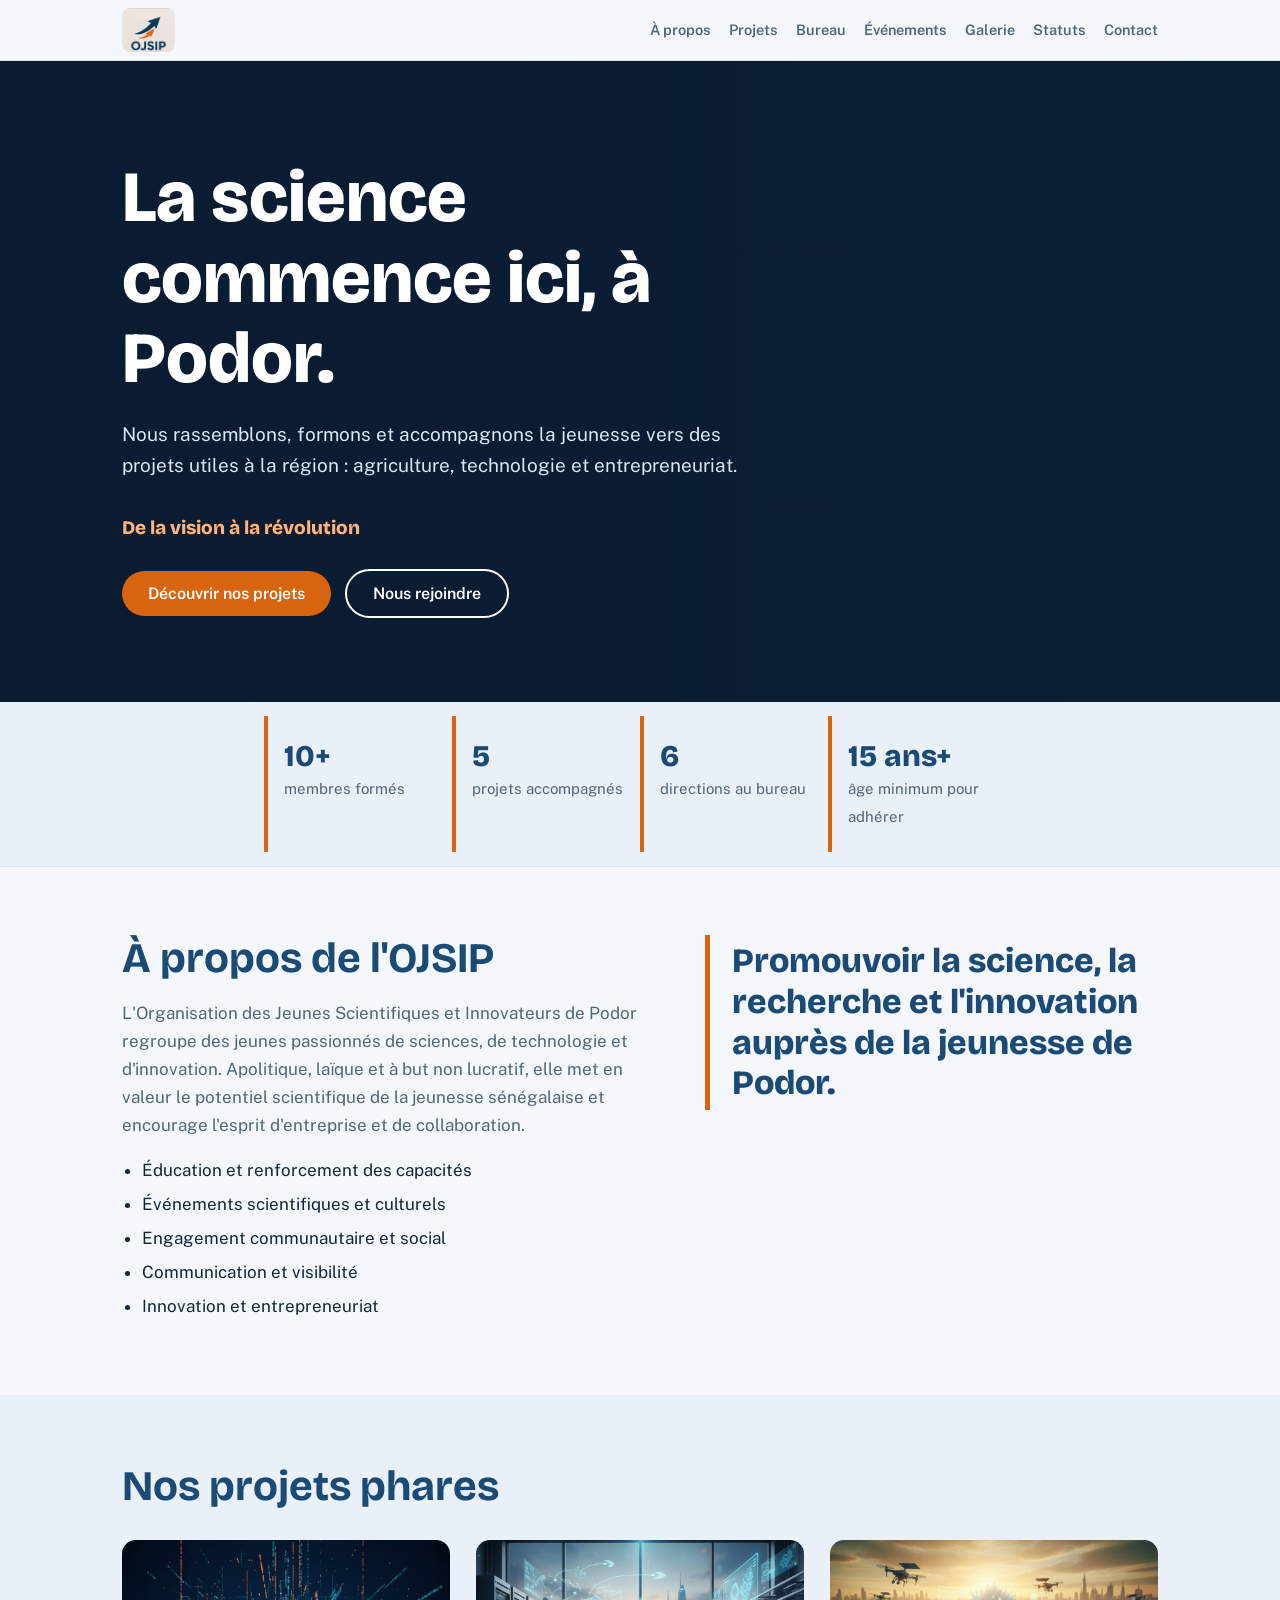
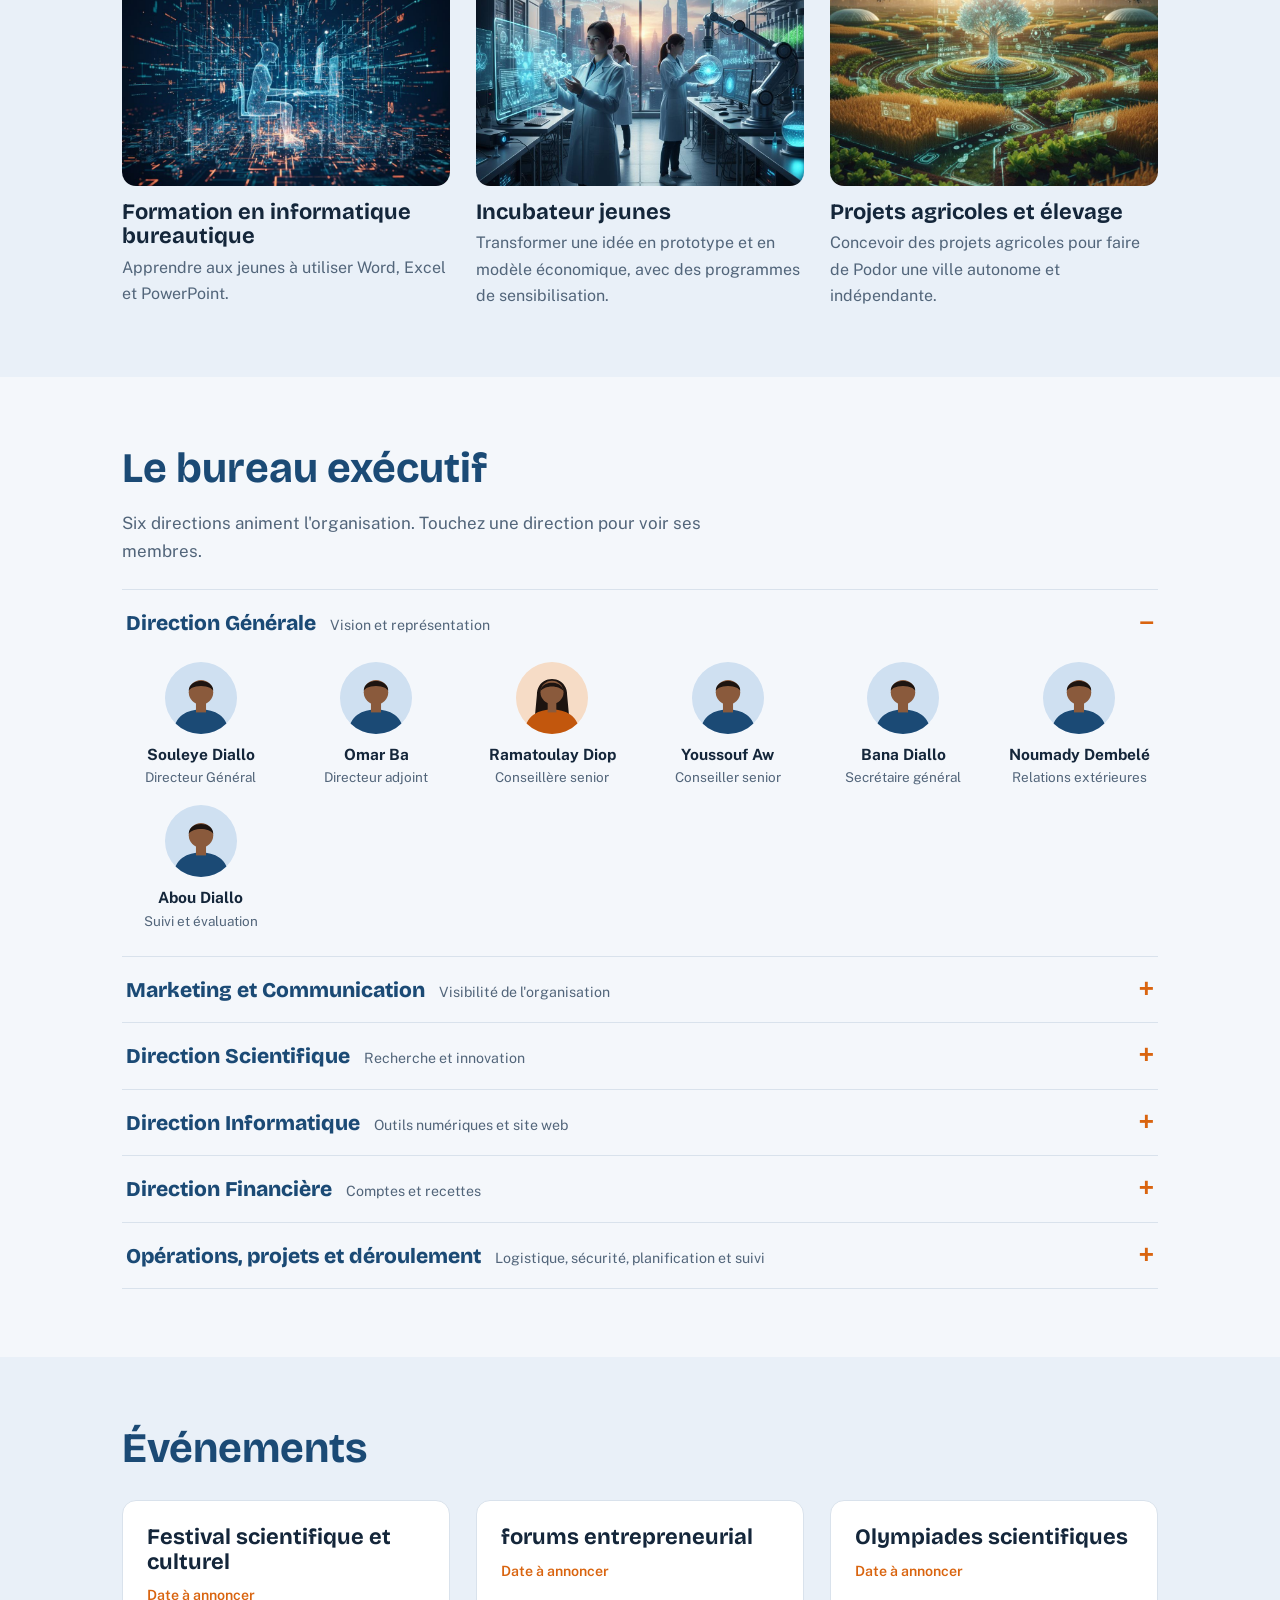
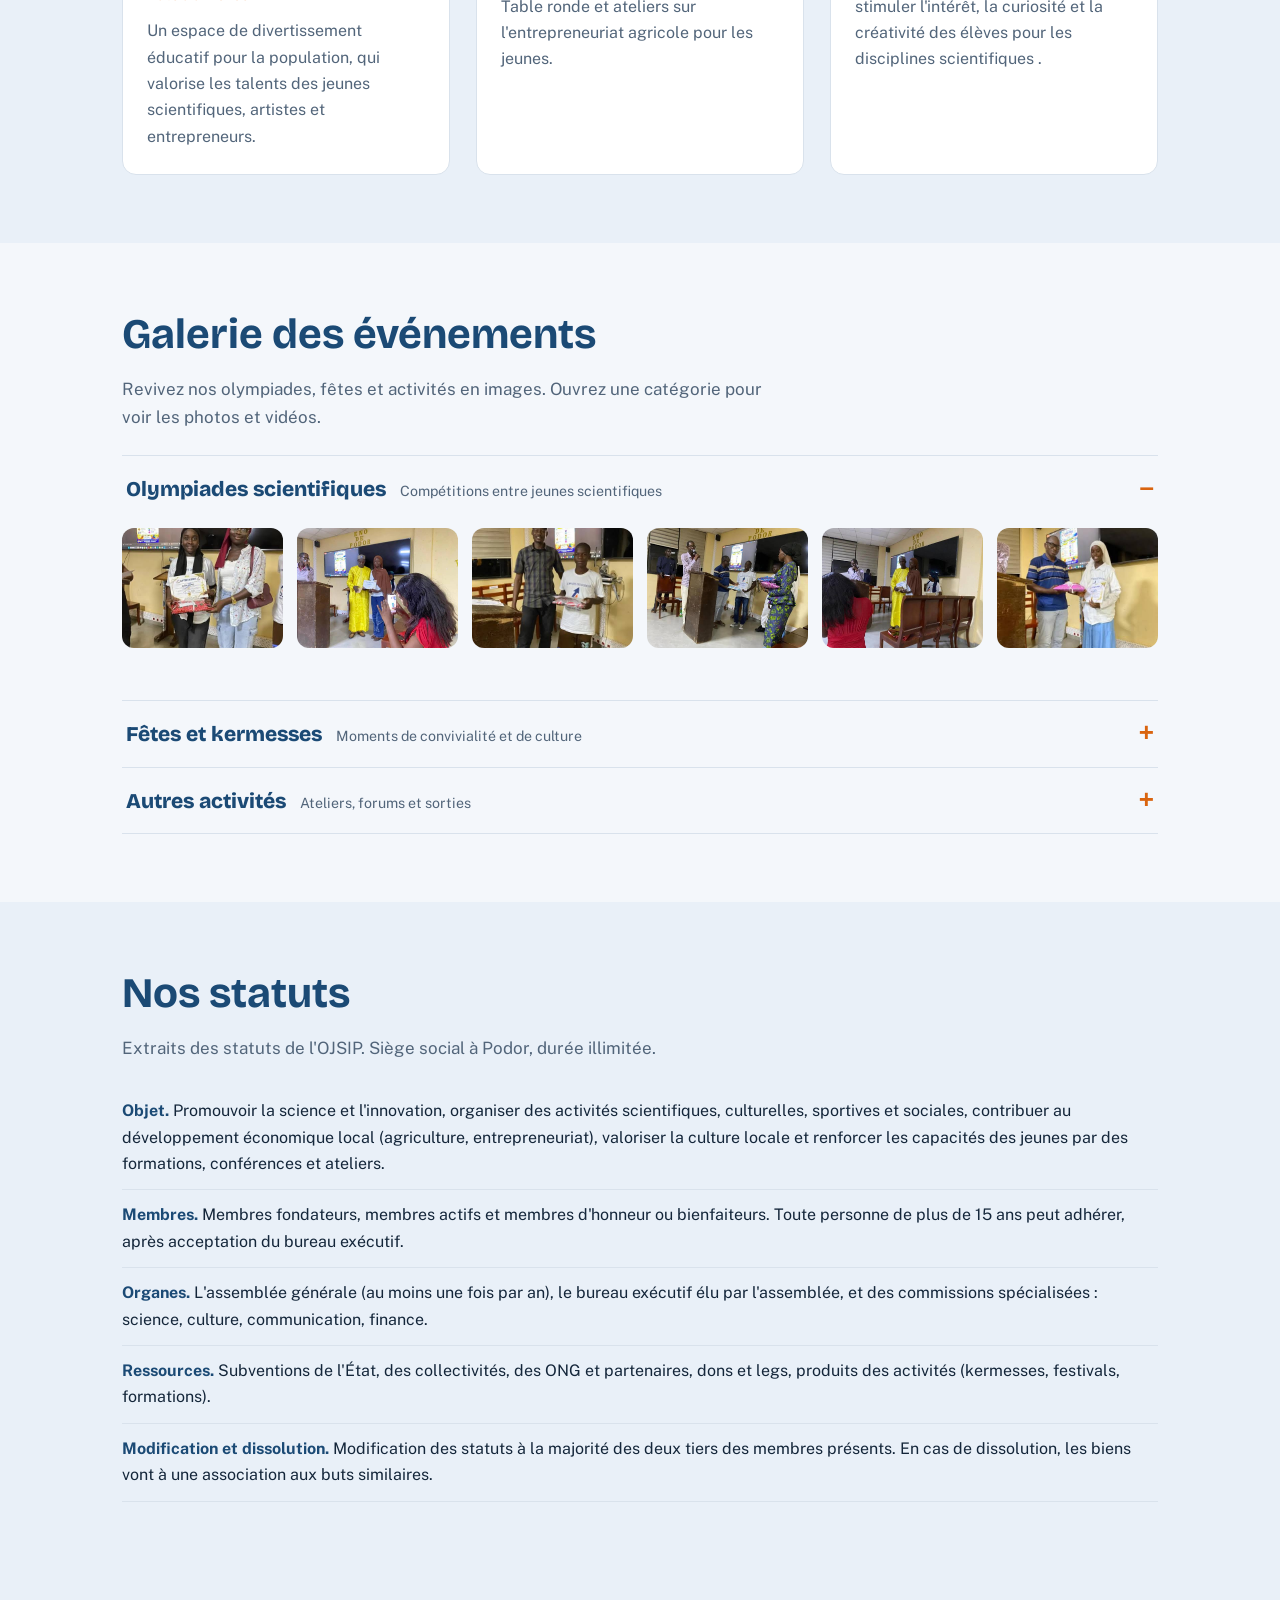
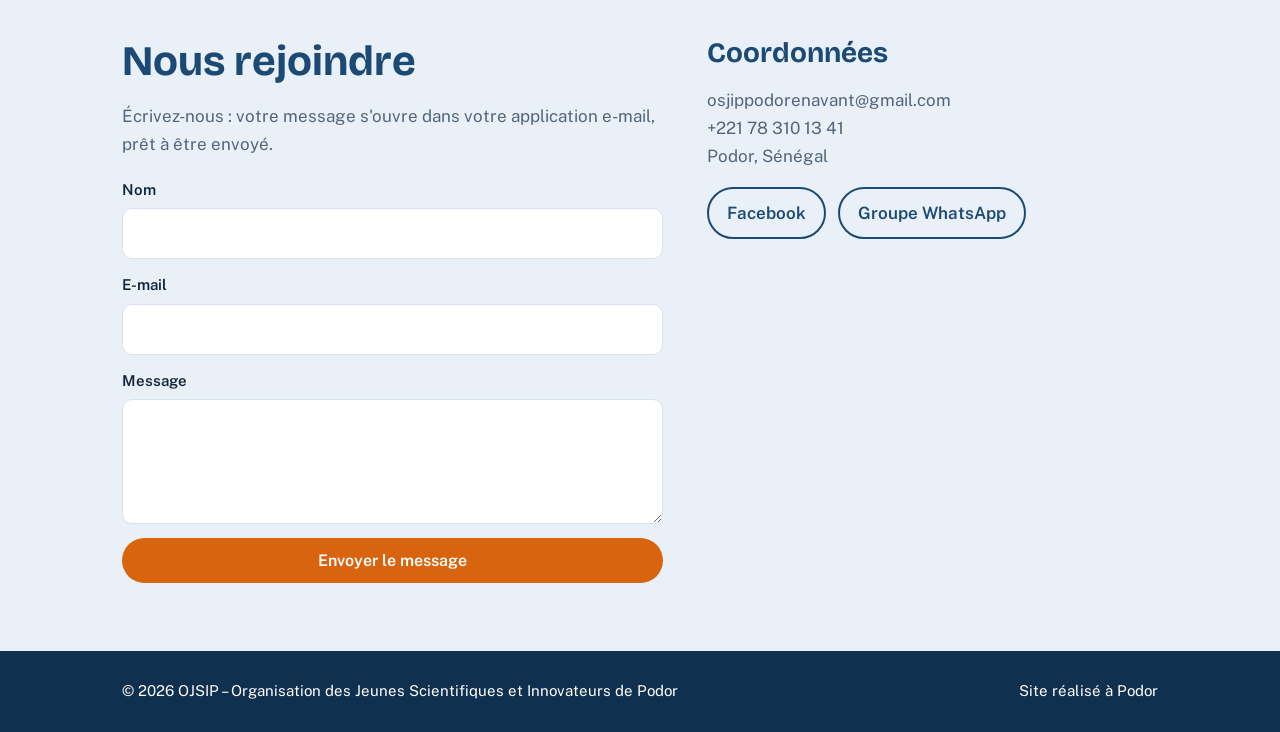
==== index.html @ 2793f05c "awdev04" ====
<!DOCTYPE html>
<html lang="fr">
 <head>
  <meta charset="utf-8"/>
  <meta content="width=device-width, initial-scale=1, viewport-fit=cover" name="viewport"/>
  <title>
   OJSIP – Organisation des Jeunes Scientifiques et Innovateurs de Podor
  </title>
  <link href="https://fonts.googleapis.com/css2?family=Bricolage+Grotesque:wght@500;800&amp;display=swap"
        rel="stylesheet"/>
  <link href="https://fonts.googleapis.com/css2?family=Public+Sans:wght@400;600&amp;display=swap"
        rel="stylesheet"/>
  <link href="css/styles.css" rel="stylesheet"/>
 </head>
 <body>
  <!-- ===== MENU ===== -->
  <header class="top">
   <div class="w">
    <a aria-label="Accueil OJSIP" href="#top">
     <img alt="Logo OJSIP" class="logo" src="images/logo.jpg"/>
    </a>
    <nav>
     <a href="#about">À propos</a>
     <a href="#projets">Projets</a>
     <a href="#bureau">Bureau</a>
     <a href="#events">Événements</a>
     <a href="#galerie">Galerie</a>
     <a href="#statuts">Statuts</a>
     <a href="#contact">Contact</a>
    </nav>
   </div>
  </header>
  <!-- ===== ACCUEIL ===== -->
  <div class="hero" id="top">
   <div class="w">
    <h1>La science commence ici, à Podor.</h1>
    <p>
     Nous rassemblons, formons et accompagnons la jeunesse vers des projets utiles à la
     région : agriculture, technologie et entrepreneuriat.
    </p>
    <div class="motto">De la vision à la révolution</div>
    <a class="btn" href="#projets">Découvrir nos projets</a>
    <a class="btn alt" href="#contact">Nous rejoindre</a>
   </div>
  </div>
  <div class="stats">
   <div class="w">
    <div class="st"><b>10+</b><span>membres formés</span></div>
    <div class="st"><b>5</b><span>projets accompagnés</span></div>
    <div class="st"><b>6</b><span>directions au bureau</span></div>
    <div class="st"><b>15 ans+</b><span>âge minimum pour adhérer</span></div>
   </div>
  </div>
  <!-- ===== A PROPOS ===== -->
  <section id="about">
   <div class="w two">
    <div>
     <h2>À propos de l'OJSIP</h2>
     <p class="lead">
      L'Organisation des Jeunes Scientifiques et Innovateurs de Podor regroupe des jeunes
      passionnés de sciences, de technologie et d'innovation. Apolitique, laïque et à but
      non lucratif, elle met en valeur le potentiel scientifique de la jeunesse
      sénégalaise et encourage l'esprit d'entreprise et de collaboration.
     </p>
     <ul class="k">
      <li>Éducation et renforcement des capacités</li>
      <li>Événements scientifiques et culturels</li>
      <li>Engagement communautaire et social</li>
      <li>Communication et visibilité</li>
      <li>Innovation et entrepreneuriat</li>
     </ul>
    </div>
    <div class="quote">
     Promouvoir la science, la recherche et l'innovation auprès de la jeunesse de Podor.
    </div>
   </div>
  </section>
  <!-- ===== PROJETS ===== -->
  <section class="alt-bg" id="projets">
   <div class="w">
    <h2>Nos projets phares</h2>
    <div class="proj">
     <div>
      <img alt="Illustration numérique" loading="lazy" src="images/informatique.jpg"/>
      <h3>Formation en informatique bureautique</h3>
      <p>Apprendre aux jeunes à utiliser Word, Excel et PowerPoint.</p>
     </div>
     <div>
      <img alt="Laboratoire scientifique" loading="lazy" src="images/laboratoire.jpg"/>
      <h3>Incubateur jeunes</h3>
      <p>
       Transformer une idée en prototype et en modèle économique, avec des programmes de
       sensibilisation.
      </p>
     </div>
     <div>
      <img alt="Agriculture innovante" loading="lazy" src="images/agriculture.jpg"/>
      <h3>Projets agricoles et élevage</h3>
      <p>Concevoir des projets agricoles pour faire de Podor une ville autonome et indépendante.</p>
     </div>
    </div>
   </div>
  </section>
  <!-- ===== BUREAU EXECUTIF ===== -->
  <section id="bureau">
   <div class="w">
    <h2>Le bureau exécutif</h2>
    <p class="lead">Six directions animent l'organisation. Touchez une direction pour voir ses membres.</p>
    <div style="margin-top:24px;border-top:1px solid var(--line)">
     <details open="">
      <summary>
       <span>Direction Générale</span>
       <small>Vision et représentation</small>
      </summary>
      <div class="team">
       <div class="mb"><img alt="" class="av" height="80" src="images/avatar-homme.svg" width="80"/><b>Souleye Diallo</b><small>Directeur Général</small></div>
       <div class="mb"><img alt="" class="av" height="80" src="images/avatar-homme.svg" width="80"/><b>Omar Ba</b><small>Directeur adjoint</small></div>
       <div class="mb"><img alt="" class="av" height="80" src="images/avatar-femme.svg" width="80"/><b>Ramatoulay Diop</b><small>Conseillère senior</small></div>
       <div class="mb"><img alt="" class="av" height="80" src="images/avatar-homme.svg" width="80"/><b>Youssouf Aw</b><small>Conseiller senior</small></div>
       <div class="mb"><img alt="" class="av" height="80" src="images/avatar-homme.svg" width="80"/><b>Bana Diallo</b><small>Secrétaire général</small></div>
       <div class="mb"><img alt="" class="av" height="80" src="images/avatar-homme.svg" width="80"/><b>Noumady Dembelé</b><small>Relations extérieures</small></div>
       <div class="mb"><img alt="" class="av" height="80" src="images/avatar-homme.svg" width="80"/><b>Abou Diallo</b><small>Suivi et évaluation</small></div>
      </div>
     </details>
     <details>
      <summary>
       <span>Marketing et Communication</span>
       <small>Visibilité de l'organisation</small>
      </summary>
      <div class="team">
       <div class="mb"><img alt="" class="av" height="80" src="images/avatar-femme.svg" width="80"/><b>Marieme Gueye</b><small>Directrice</small></div>
       <div class="mb"><img alt="" class="av" height="80" src="images/avatar-homme.svg" width="80"/><b>Alioune Thiam</b><small>Administrateur des pages internet</small></div>
       <div class="mb"><img alt="" class="av" height="80" src="images/avatar-femme.svg" width="80"/><b>Marieme Wone</b><small>Relations publiques</small></div>
       <div class="mb"><img alt="" class="av" height="80" src="images/avatar-femme.svg" width="80"/><b>Fatou Keita</b><small>Relations publiques</small></div>
      </div>
     </details>
     <details>
      <summary>
       <span>Direction Scientifique</span>
       <small>Recherche et innovation</small>
      </summary>
      <div class="team">
       <div class="mb"><img alt="" class="av" height="80" src="images/avatar-homme.svg" width="80"/><b>Oumar Amadou Sy</b><small>Directeur scientifique</small></div>
       <div class="mb"><img alt="" class="av" height="80" src="images/avatar-homme.svg" width="80"/><b>Ousseynou Dembelé</b><small>Directeur adjoint</small></div>
      </div>
     </details>
     <details>
      <summary>
       <span>Direction Informatique</span>
       <small>Outils numériques et site web</small>
      </summary>
      <div class="team">
       <div class="mb"><img alt="" class="av" height="80" src="images/avatar-homme.svg" width="80"/><b>Yakhoub Baby</b><small>Directeur informatique</small></div>
       <div class="mb"><img alt="" class="av" height="80" src="images/avatar-homme.svg" width="80"/><b>Mouhamed Aw</b><small>Directeur adjoint</small></div>
      </div>
     </details>
     <details>
      <summary>
       <span>Direction Financière</span>
       <small>Comptes et recettes</small>
      </summary>
      <div class="team">
       <div class="mb"><img alt="" class="av" height="80" src="images/avatar-homme.svg" width="80"/><b>Alioune Diop</b><small>Directeur adjoint</small></div>
       <div class="mb"><img alt="" class="av" height="80" src="images/avatar-femme.svg" width="80"/><b>Amina Sow</b><small>Directrice Financière</small></div>
       <div class="mb"><img alt="" class="av" height="80" src="images/avatar-homme.svg" width="80"/><b>Fatou Sy</b><small>Cotisations et billetterie</small></div>
      </div>
     </details>
     <details>
      <summary>
       <span>Opérations, projets et déroulement</span>
       <small>Logistique, sécurité, planification et suivi</small>
      </summary>
      <div class="team">
       <div class="mb"><img alt="" class="av" height="80" src="images/avatar-femme.svg" width="80"/><b>Lika Sarr</b><small>Directrice des projets et opérations</small></div>
       <div class="mb"><img alt="" class="av" height="80" src="images/avatar-homme.svg" width="80"/><b>Amadou Sy</b><small>Logistique</small></div>
       <div class="mb"><img alt="" class="av" height="80" src="images/avatar-homme.svg" width="80"/><b>Ablaye Ndiaye</b><small>Sécurité</small></div>
       <div class="mb"><img alt="" class="av" height="80" src="images/avatar-femme.svg" width="80"/><b>Aïssata A. Diallo</b><small>Chef de projet</small></div>
       <div class="mb"><img alt="" class="av" height="80" src="images/avatar-femme.svg" width="80"/><b>Fatou Diop B. Kane</b><small>Logistique</small></div>
       <div class="mb"><img alt="" class="av" height="80" src="images/avatar-femme.svg" width="80"/><b>Amy Diop</b><small>Innovation projets</small></div>
      </div>
     </details>
    </div>
   </div>
  </section>
  <!-- ===== EVENEMENTS ===== -->
  <section class="alt-bg" id="events">
   <div class="w">
    <h2>Événements</h2>
    <div class="ev">
     <div>
      <h3>Festival scientifique et culturel</h3>
      <small>Date à annoncer</small>
      <p>
       Un espace de divertissement éducatif pour la population, qui valorise les talents
       des jeunes scientifiques, artistes et entrepreneurs.
      </p>
     </div>
     <div>
      <h3>forums entrepreneurial</h3>
      <small>Date à annoncer</small>
      <p>Table ronde et ateliers sur l'entrepreneuriat agricole pour les jeunes.</p>
     </div>
     <div>
      <h3>Olympiades scientifiques</h3>
      <small>Date à annoncer</small>
      <p>stimuler l'intérêt, la curiosité et la créativité des élèves pour les disciplines scientifiques .</p>
     </div>
    </div>
   </div>
  </section>
  <!-- ===== GALERIE (photos + videos des evenements) ===== -->
  <section id="galerie">
   <div class="w">
    <h2>Galerie des événements</h2>
    <p class="lead">
     Revivez nos olympiades, fêtes et activités en images. Ouvrez une catégorie pour voir
     les photos et vidéos.
    </p>
    <div style="margin-top:24px;border-top:1px solid var(--line)">
     <details open="">
      <summary>
       <span>Olympiades scientifiques</span>
       <small>Compétitions entre jeunes scientifiques</small>
      </summary>
      <div class="gallery-block">
       <div class="gallery-grid">
        <img alt="Photo Olympiades 1" loading="lazy" onerror="this.onerror=null;this.src='images/placeholder-photo.svg'" src="images/galerie/images (1).jpg"/>
        <img alt="Photo Olympiades 2" loading="lazy" onerror="this.onerror=null;this.src='images/placeholder-photo.svg'" src="images/galerie/images (2).jpg"/>
        <img alt="Photo Olympiades 3" loading="lazy" onerror="this.onerror=null;this.src='images/placeholder-photo.svg'" src="images/galerie/images (3).jpg"/>
        <img alt="Photo Olympiades 4" loading="lazy" onerror="this.onerror=null;this.src='images/placeholder-photo.svg'" src="images/galerie/images (4).jpg"/>
        <img alt="Photo Olympiades 5" loading="lazy" onerror="this.onerror=null;this.src='images/placeholder-photo.svg'" src="images/galerie/images (9).jpg"/>
        <img alt="Photo Olympiades 6" loading="lazy" onerror="this.onerror=null;this.src='images/placeholder-photo.svg'" src="images/galerie/images.jpg"/>
       </div>
      </div>
     </details>
     <details>
      <summary>
       <span>Fêtes et kermesses</span>
       <small>Moments de convivialité et de culture</small>
      </summary>
      <div class="gallery-block">
       <div class="gallery-grid">
        <img alt="Photo Fêtes 1" loading="lazy" onerror="this.onerror=null;this.src='images/placeholder-photo.svg'" src="images/galerie/images (6).jpg"/>
        <img alt="Photo Fêtes 2" loading="lazy" onerror="this.onerror=null;this.src='images/placeholder-photo.svg'" src="images/galerie/images (7).jpg"/>
        <img alt="Photo Fêtes 3" loading="lazy" onerror="this.onerror=null;this.src='images/placeholder-photo.svg'" src="images/galerie/images (8).jpg"/>
       <img alt="Photo Fêtes 1" loading="lazy" onerror="this.onerror=null;this.src='images/placeholder-photo.svg'" src="images/galerie/1.jpg"/>
        <img alt="Photo Fêtes 2" loading="lazy" onerror="this.onerror=null;this.src='images/placeholder-photo.svg'" src="images/galerie/2.jpg"/>
        <img alt="Photo Fêtes 3" loading="lazy" onerror="this.onerror=null;this.src='images/placeholder-photo.svg'" src="images/galerie/3.jpg"/>
       </div>
      </div>
     </details>
     <details>
      <summary>
       <span>Autres activités</span>
       <small>Ateliers, forums et sorties</small>
      </summary>
      <div class="gallery-block">
       <div class="gallery-grid">
        <img alt="Photo Activités 1" loading="lazy" onerror="this.onerror=null;this.src='images/placeholder-photo.svg'" src="images/galerie/3e821a67b16081ff7cd24ec7aaf43fc5.webp"/>
        <img alt="Photo Activités 2" loading="lazy" onerror="this.onerror=null;this.src='images/placeholder-photo.svg'" src="images/galerie/25bb95b841926017c57bee10e8a98427.webp"/>
        <img alt="Photo Activités 3" loading="lazy" onerror="this.onerror=null;this.src='images/placeholder-photo.svg'" src="images/galerie/8a8b367a81f170b936f25018b5b58084.webp"/>
        <img alt="Photo Activités 4" loading="lazy" onerror="this.onerror=null;this.src='images/placeholder-photo.svg'" src="images/galerie/a65f77388757c707f9105f4b2b9ea41b.webp"/>
        <img alt="Photo Activités 5" loading="lazy" onerror="this.onerror=null;this.src='images/placeholder-photo.svg'" src="images/galerie/a9422adc70eff79bce66462f0a4a0f3a.webp"/>
        <img alt="Photo Activités 6" loading="lazy" onerror="this.onerror=null;this.src='images/placeholder-photo.svg'" src="images/galerie/bce0adfda0714178a8941c7e3b2929c6.webp"/>
       </div>
      </div>
     </details>
    </div>
   </div>
  </section>
  <!-- ===== STATUTS ===== -->
  <section class="alt-bg" id="statuts">
   <div class="w">
    <h2>Nos statuts</h2>
    <p class="lead">Extraits des statuts de l'OJSIP. Siège social à Podor, durée illimitée.</p>
    <div class="art">
     <p><b>Objet.</b>
      Promouvoir la science et l'innovation, organiser des activités scientifiques,
      culturelles, sportives et sociales, contribuer au développement économique local
      (agriculture, entrepreneuriat), valoriser la culture locale et renforcer les
      capacités des jeunes par des formations, conférences et ateliers.
     </p>
     <p><b>Membres.</b>
      Membres fondateurs, membres actifs et membres d'honneur ou bienfaiteurs. Toute
      personne de plus de 15 ans peut adhérer, après acceptation du bureau exécutif.
     </p>
     <p><b>Organes.</b>
      L'assemblée générale (au moins une fois par an), le bureau exécutif élu par
      l'assemblée, et des commissions spécialisées : science, culture, communication,
      finance.
     </p>
     <p><b>Ressources.</b>
      Subventions de l'État, des collectivités, des ONG et partenaires, dons et legs,
      produits des activités (kermesses, festivals, formations).
     </p>
     <p><b>Modification et dissolution.</b>
      Modification des statuts à la majorité des deux tiers des membres présents. En cas
      de dissolution, les biens vont à une association aux buts similaires.
     </p>
    </div>
   </div>
  </section>
  <!-- ===== CONTACT ===== -->
  <section class="alt-bg" id="contact">
   <div class="w ct">
    <div>
     <h2>Nous rejoindre</h2>
     <p class="lead" style="margin-bottom:20px">
      Écrivez-nous : votre message s'ouvre dans votre application e-mail, prêt à être envoyé.
     </p>
     <form id="f">
      <label>Nom<input autocomplete="name" name="n" required=""/></label>
      <label>E-mail<input autocomplete="email" name="e" required="" type="email"/></label>
      <label>Message<textarea name="m" required="" rows="4"></textarea></label>
      <button class="btn" type="submit">Envoyer le message</button>
     </form>
    </div>
    <div>
     <h2 style="font-size:28px">Coordonnées</h2>
     <p style="color:var(--mute)">
      osjippodorenavant@gmail.com<br/>
      +221 78 310 13 41<br/>
      Podor, Sénégal
     </p>
     <div class="soc">
      <a href="https://www.facebook.com/profile.php?id=61579404733346" rel="noopener" target="_blank">Facebook</a>
      <a href="https://chat.whatsapp.com/F8NngwpgFSi8gvuTra4t4r" rel="noopener" target="_blank">Groupe WhatsApp</a>
     </div>
    </div>
   </div>
  </section>
  <!-- ===== PIED DE PAGE ===== -->
  <footer>
   <div class="w">
    <div>© <span id="y"></span> OJSIP – Organisation des Jeunes Scientifiques et Innovateurs de Podor</div>
    <div>Site réalisé à Podor</div>
   </div>
  </footer>
  <script src="js/main.js"></script>
 </body>
</html>
---- css/styles.css ----
/* OJSIP - feuille de style
   Couleurs : bleu marine #1b4a75, orange #d9640f
   Le mode sombre est automatique (voir les variables en haut). */

:root {
  --bg: #f4f7fb;
  --surf: #fff;
  --ink: #14263a;
  --mute: #52657a;
  --navy: #1b4a75;
  --orange: #d9640f;
  --line: #d9e2ec;
  --chip: #f3eee8;
  --band: #e9f0f8;
  box-sizing: border-box;
  padding-top: env(safe-area-inset-top,0px);
  padding-bottom: env(safe-area-inset-bottom,0px);
}

@media (prefers-color-scheme:dark) {
  :root:not([data-theme="light"]) {
    --bg: #0e1a28;
    --surf: #15263a;
    --ink: #eaf1f8;
    --mute: #9db0c4;
    --navy: #7db2e3;
    --orange: #f08a3c;
    --line: #26405c;
    --band: #122335;
  }
}

:root[data-theme="dark"] {
  --bg: #0e1a28;
  --surf: #15263a;
  --ink: #eaf1f8;
  --mute: #9db0c4;
  --navy: #7db2e3;
  --orange: #f08a3c;
  --line: #26405c;
  --band: #122335;
}

html {
  scroll-padding-top: 70px;
  scroll-behavior: smooth;
}

* {
  box-sizing: border-box;
}

body {
  margin: 0;
  background: var(--bg);
  color: var(--ink);
  font: 400 17px/1.65 "Public Sans",system-ui,sans-serif;
}

h1,
h2,
h3,
h4 {
  font-family: "Bricolage Grotesque","Trebuchet MS",sans-serif;
  line-height: 1.12;
  margin: 0;
}

a {
  color: inherit;
}

:focus-visible {
  outline: 3px solid var(--orange);
  outline-offset: 3px;
}

.w {
  max-width: 1080px;
  margin: 0 auto;
  padding: 0 22px;
}

.top {
  position: sticky;
  top: 0;
  z-index: 9;
  background: var(--bg);
  border-bottom: 1px solid var(--line);
  padding-top: env(safe-area-inset-top,0px);
}

.top .w {
  display: flex;
  align-items: center;
  justify-content: space-between;
  gap: 12px;
  padding-top: 8px;
  padding-bottom: 8px;
}

.logo {
  height: 44px;
  border-radius: 8px;
  background: var(--chip);
  display: block;
}

nav {
  display: flex;
  gap: 18px;
  flex-wrap: wrap;
  font-weight: 600;
  font-size: 14.5px;
}

nav a {
  text-decoration: none;
  color: var(--mute);
}

nav a:hover {
  color: var(--orange);
}

.hero {
  position: relative;
  color: #fff;
  background: linear-gradient(90deg,rgba(9,28,50,.92) 35%,rgba(9,28,50,.45)),
      url(__LAB__) center/cover #0b1f33;
  padding: 96px 0 84px;
}

.hero h1 {
  font-size: clamp(38px,7vw,72px);
  font-weight: 800;
  max-width: 13ch;
}

.hero p {
  max-width: 54ch;
  font-size: 19px;
  margin: 20px 0 30px;
  color: #dbe7f3;
}

.motto {
  font-family: "Bricolage Grotesque",sans-serif;
  font-weight: 800;
  font-size: 19px;
  color: #ffb27a;
  margin-bottom: 26px;
}

.btn {
  display: inline-block;
  background: var(--orange);
  color: #fff;
  font: 600 16px "Public Sans",sans-serif;
  padding: 13px 26px;
  border-radius: 999px;
  text-decoration: none;
  border: 0;
  cursor: pointer;
}

.btn.alt {
  background: transparent;
  border: 2px solid #fff;
  margin-left: 10px;
}

.stats {
  display: flex;
  flex-wrap: wrap;
  gap: 0;
  background: var(--band);
  border-bottom: 1px solid var(--line);
}

.stats .w {
  display: flex;
  flex-wrap: wrap;
}

.st {
  flex: 1 1 160px;
  padding: 22px 16px;
  border-left: 4px solid var(--orange);
  margin: 14px 0;
}

.st b {
  font: 800 30px "Bricolage Grotesque",sans-serif;
  color: var(--navy);
  display: block;
}

.st span {
  color: var(--mute);
  font-size: 15px;
}

section {
  padding: 68px 0;
}

h2 {
  font-size: clamp(28px,4vw,42px);
  color: var(--navy);
  margin-bottom: 14px;
}

.lead {
  max-width: 64ch;
  color: var(--mute);
}

.alt-bg {
  background: var(--band);
}

.two {
  display: grid;
  grid-template-columns: 1.2fr 1fr;
  gap: 40px;
  align-items: start;
}

ul.k {
  padding-left: 20px;
  margin: 16px 0 0;
}

ul.k li {
  margin: 6px 0;
}

.quote {
  border-left: 5px solid var(--orange);
  padding: 6px 0 6px 22px;
  font: 800 clamp(24px,3.4vw,34px)/1.2 "Bricolage Grotesque",sans-serif;
  color: var(--navy);
}

.proj {
  display: grid;
  grid-template-columns: repeat(auto-fit,minmax(280px,1fr));
  gap: 26px;
  margin-top: 30px;
}

.proj img {
  width: 100%;
  aspect-ratio: 4/3;
  object-fit: cover;
  border-radius: 14px;
  display: block;
}

.proj h3 {
  font-size: 22px;
  margin: 14px 0 6px;
}

.proj p {
  margin: 0;
  color: var(--mute);
  font-size: 16px;
}

details {
  border-bottom: 1px solid var(--line);
}

summary {
  cursor: pointer;
  list-style: none;
  padding: 18px 4px;
  display: flex;
  justify-content: space-between;
  align-items: baseline;
  gap: 14px;
  flex-wrap: wrap;
}

summary::-webkit-details-marker {
  display: none;
}

summary span {
  font: 800 21px "Bricolage Grotesque",sans-serif;
  color: var(--navy);
}

summary small {
  color: var(--mute);
}

summary::after {
  content: "+";
  font: 600 26px/1 sans-serif;
  color: var(--orange);
  margin-left: auto;
}

details[open] summary::after {
  content: "–";
}

.team {
  display: grid;
  grid-template-columns: repeat(auto-fill,minmax(150px,1fr));
  gap: 18px;
  padding: 6px 0 26px;
}

.mb {
  text-align: center;
  display: grid;
  gap: 2px;
  justify-items: center;
}

.mb b {
  font-size: 15.5px;
}

.mb small {
  color: var(--mute);
  font-size: 13.5px;
  line-height: 1.3;
}

.av {
  width: 72px;
  height: 72px;
  border-radius: 50%;
  display: grid;
  place-items: center;
  font: 800 22px "Bricolage Grotesque",sans-serif;
  color: #fff;
  margin-bottom: 6px;
}

.a0 {
  background: #1b4a75;
}

.a1 {
  background: #c2570d;
}

.a2 {
  background: #2c6e7f;
}

.ev {
  display: grid;
  grid-template-columns: repeat(auto-fit,minmax(300px,1fr));
  gap: 26px;
  margin-top: 28px;
}

.ev div {
  background: var(--surf);
  border: 1px solid var(--line);
  border-radius: 14px;
  padding: 24px;
}

.ev h3 {
  font-size: 22px;
  margin-bottom: 6px;
}

.ev small {
  color: var(--orange);
  font-weight: 600;
}

.ev p {
  color: var(--mute);
  margin: 10px 0 0;
  font-size: 16px;
}

.gallery-block {
  padding: 6px 0 30px;
}

.gallery-grid {
  display: grid;
  grid-template-columns: repeat(auto-fill,minmax(150px,1fr));
  gap: 14px;
  margin-bottom: 22px;
}

.gallery-grid img {
  width: 100%;
  aspect-ratio: 4/3;
  object-fit: cover;
  border-radius: 12px;
  display: block;
  background: var(--chip);
}

.gallery-video video {
  width: 100%;
  max-width: 640px;
  aspect-ratio: 16/9;
  border-radius: 14px;
  display: block;
  background: #000;
}

.gallery-video figcaption {
  margin-top: 8px;
  color: var(--mute);
  font-size: 13.5px;
}

.gallery-video code {
  background: var(--chip);
  padding: 2px 6px;
  border-radius: 6px;
  font-size: 12.5px;
}

.art {
  margin-top: 24px;
  display: grid;
  gap: 0;
}

.art p {
  margin: 0;
  padding: 12px 0;
  border-bottom: 1px solid var(--line);
  font-size: 16px;
}

.art b {
  color: var(--navy);
}

.ct {
  display: grid;
  grid-template-columns: 1.2fr 1fr;
  gap: 44px;
}

form {
  display: grid;
  gap: 14px;
}

label {
  font-weight: 600;
  font-size: 15px;
  display: grid;
  gap: 6px;
}

input,
textarea {
  font: inherit;
  padding: 12px 14px;
  border-radius: 10px;
  border: 1.5px solid var(--line);
  background: var(--surf);
  color: var(--ink);
}

.soc {
  display: flex;
  gap: 12px;
  margin-top: 14px;
  flex-wrap: wrap;
}

.soc a {
  padding: 10px 18px;
  border: 2px solid var(--navy);
  border-radius: 999px;
  text-decoration: none;
  font-weight: 600;
  color: var(--navy);
}

footer {
  background: #10304f;
  color: #fff;
  padding: 28px 0;
  font-size: 15px;
}

footer .w {
  display: flex;
  justify-content: space-between;
  gap: 16px;
  flex-wrap: wrap;
}

@media (max-width:760px) {
  .two,
  .ct {
    grid-template-columns: 1fr;
  }
  nav {
    display: none;
  }
  .btn.alt {
    margin: 10px 0 0;
  }
}
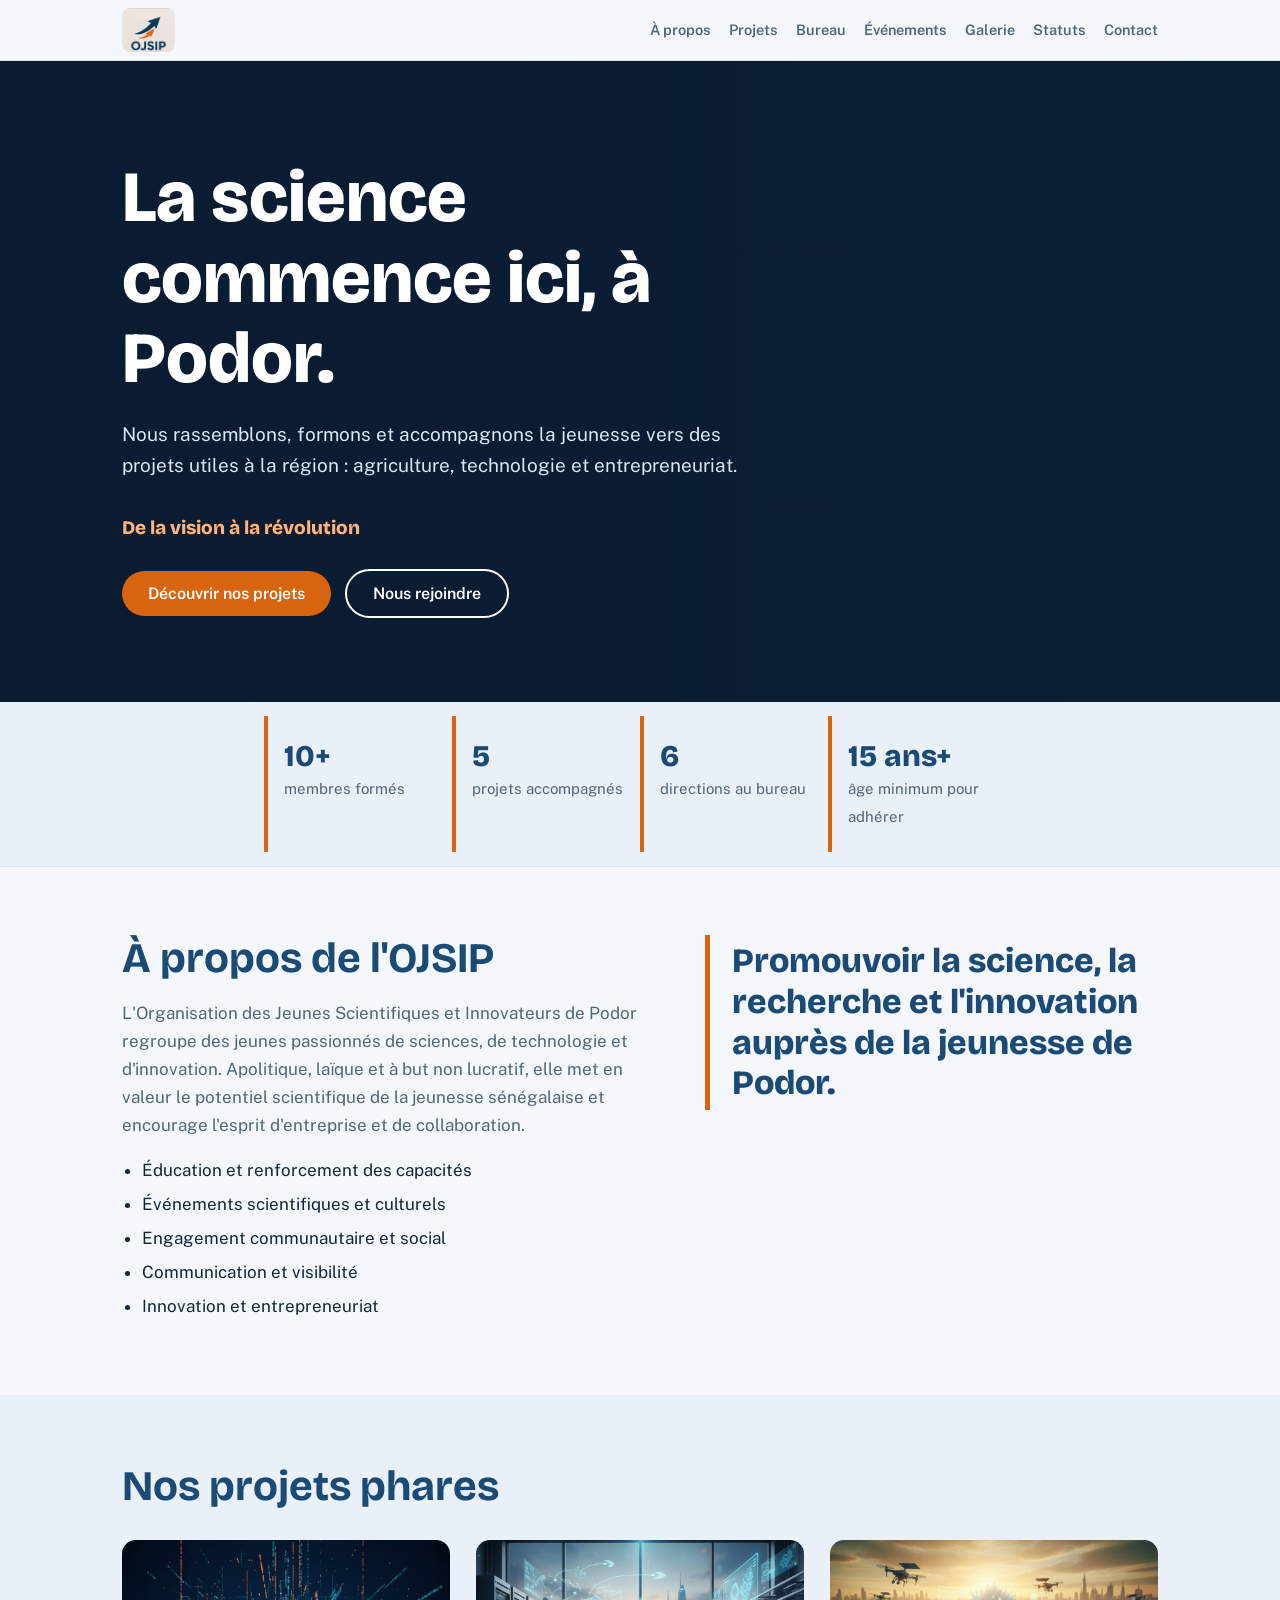
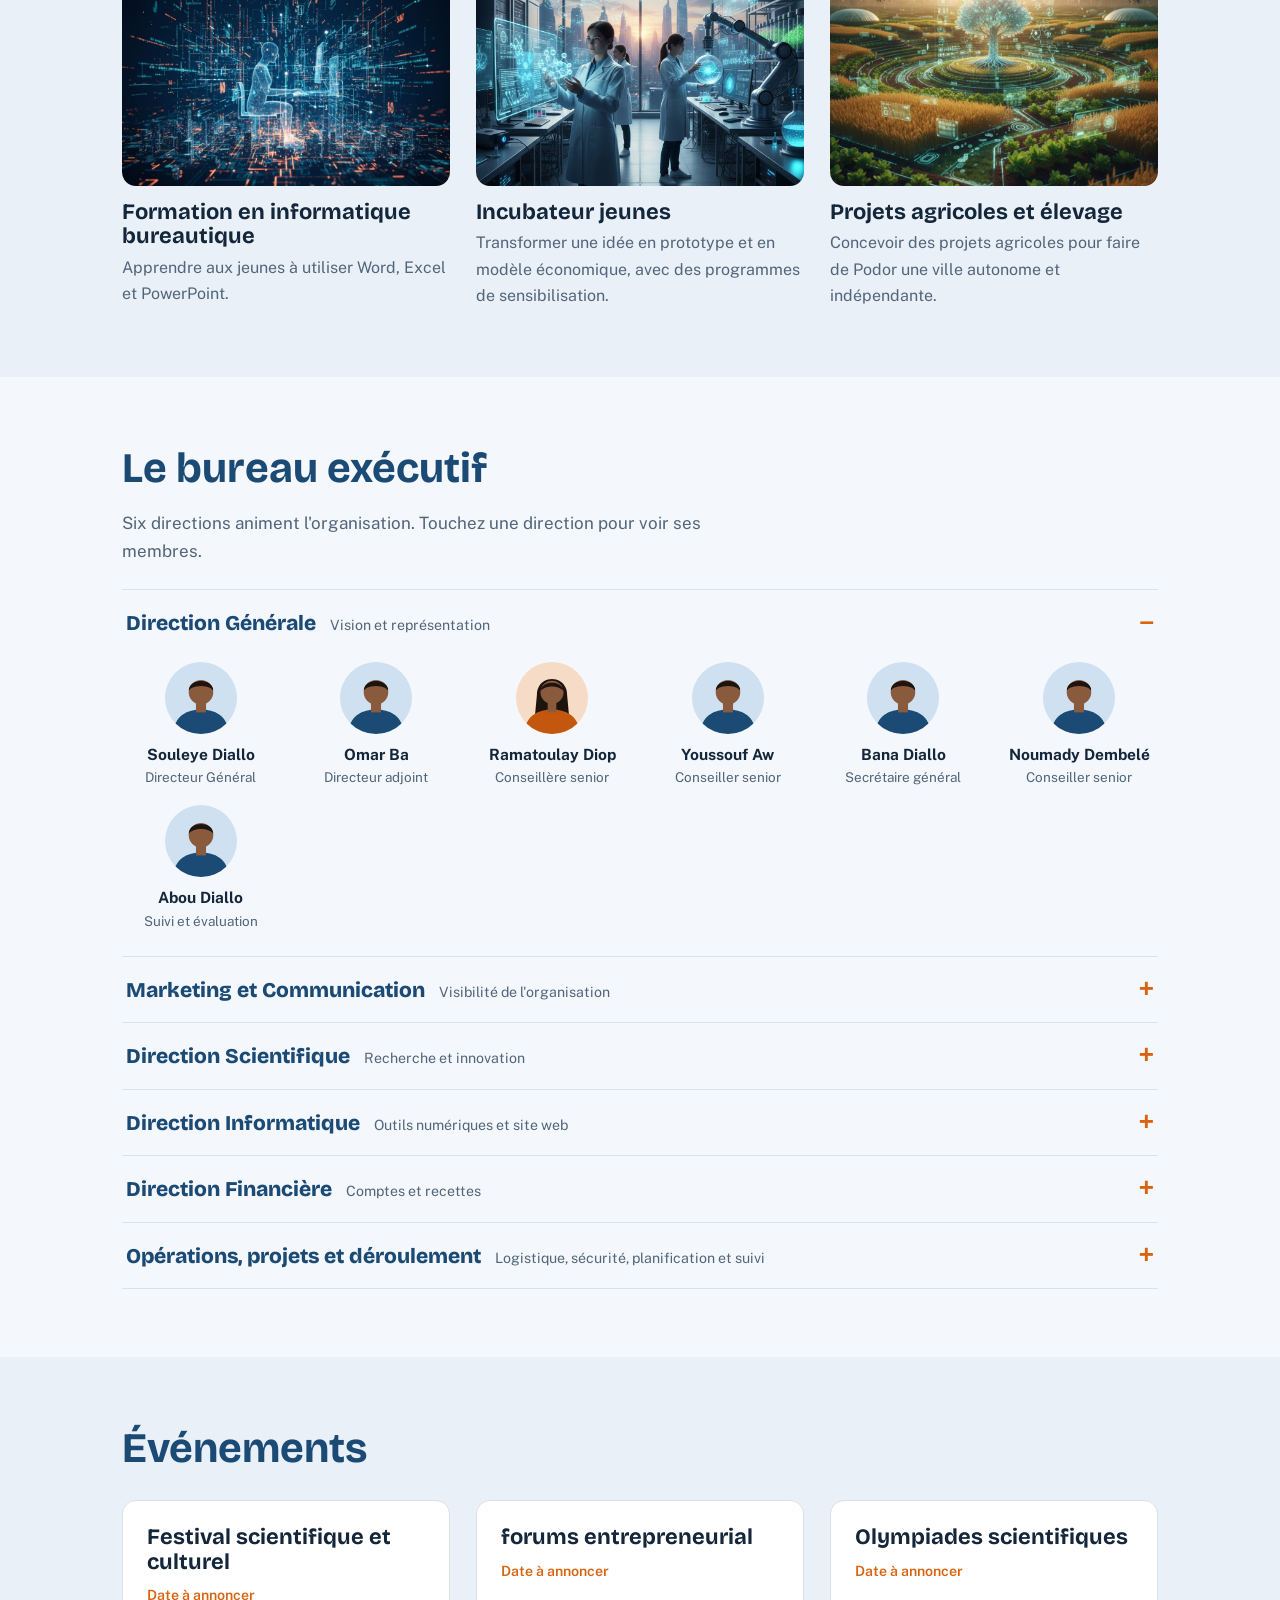
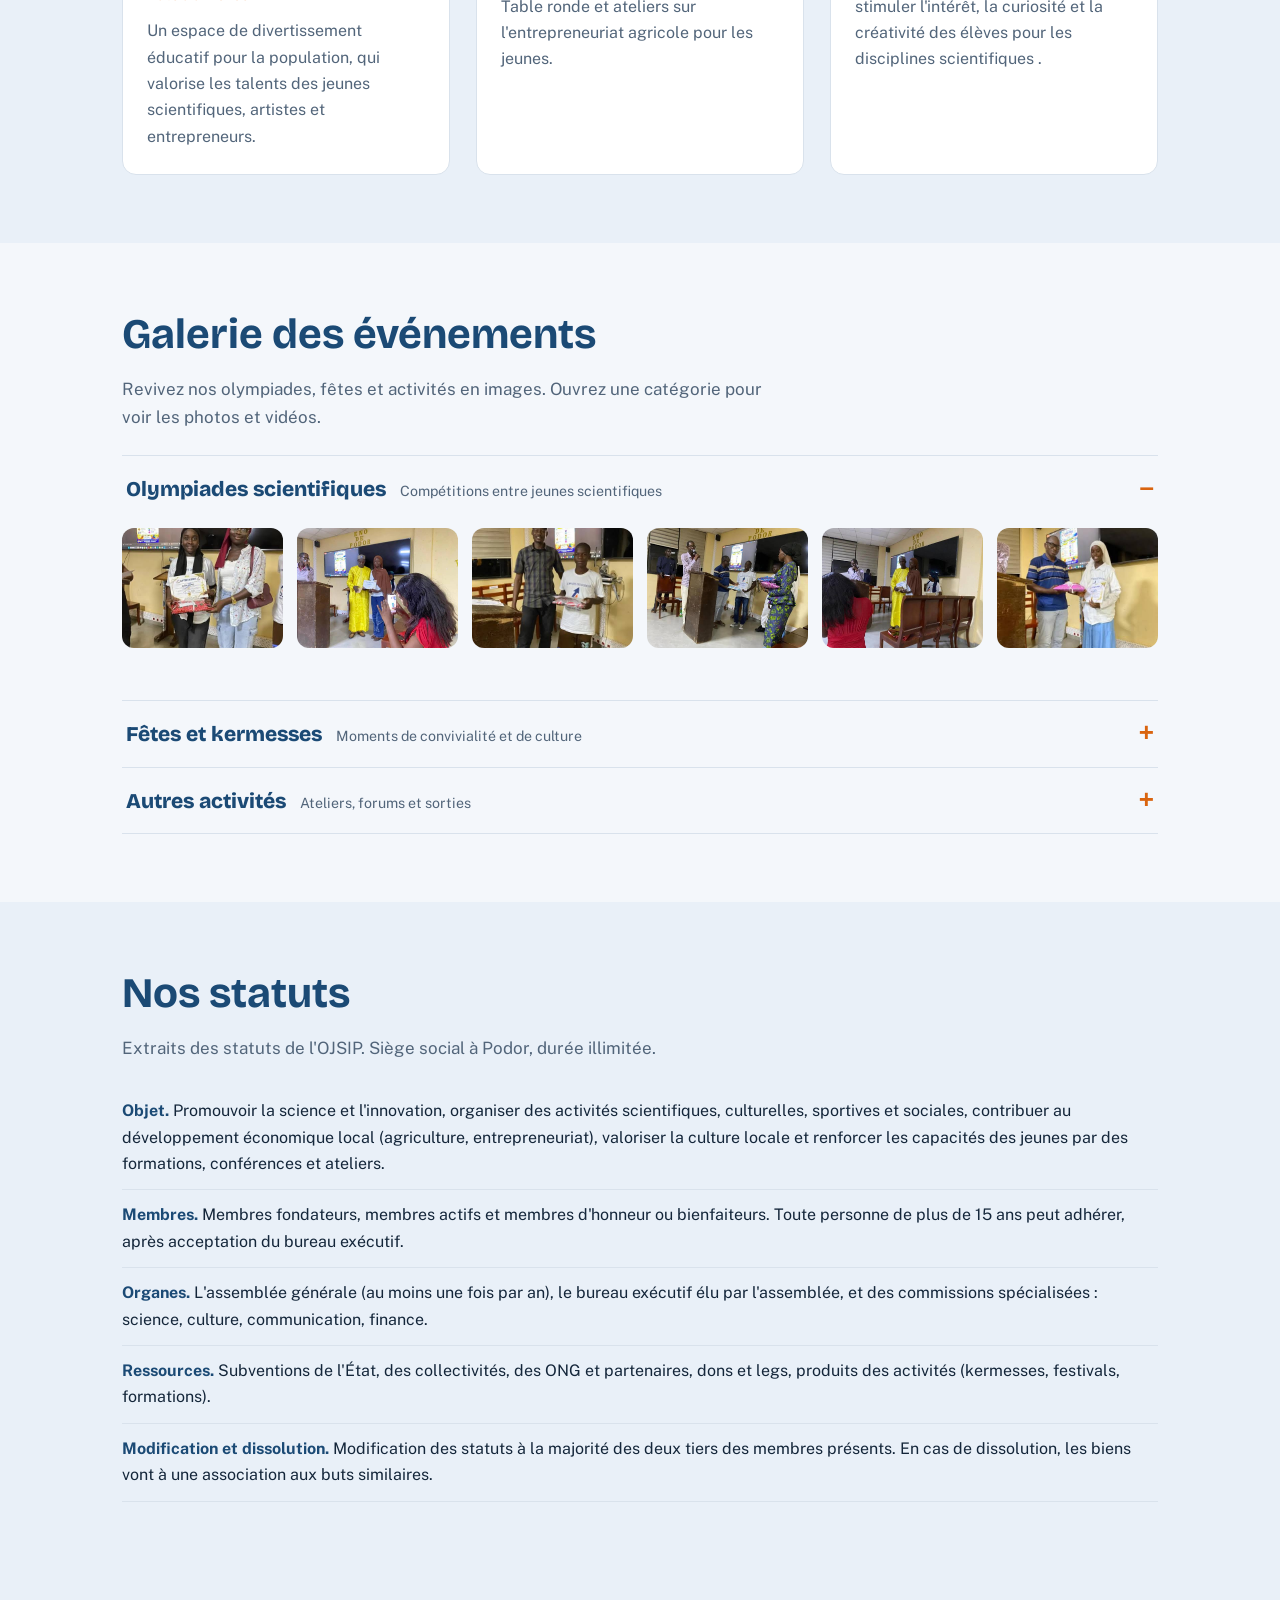
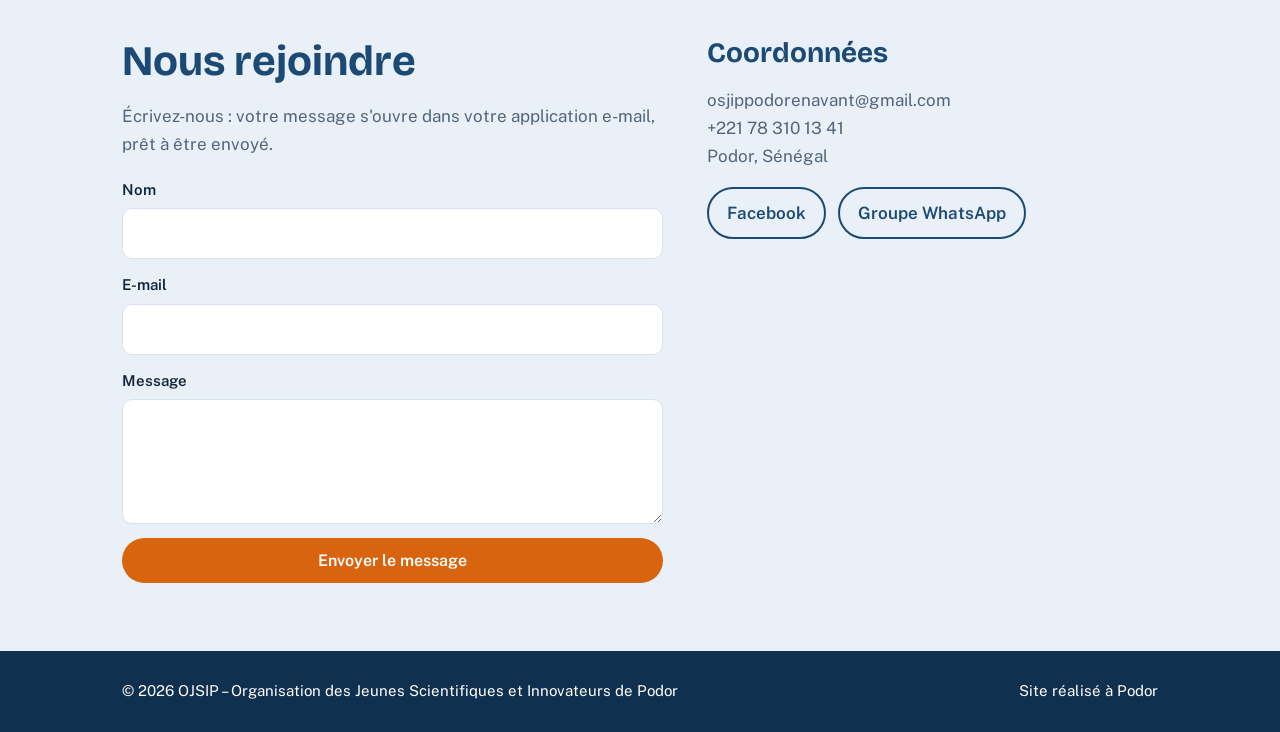
==== commit 99877cd5: "awdev04" ====
--- a/index.html
+++ b/index.html
@@ -118,7 +118,7 @@
        <div class="mb"><img alt="" class="av" height="80" src="images/avatar-femme.svg" width="80"/><b>Ramatoulay Diop</b><small>Conseillère senior</small></div>
        <div class="mb"><img alt="" class="av" height="80" src="images/avatar-homme.svg" width="80"/><b>Youssouf Aw</b><small>Conseiller senior</small></div>
        <div class="mb"><img alt="" class="av" height="80" src="images/avatar-homme.svg" width="80"/><b>Bana Diallo</b><small>Secrétaire général</small></div>
-       <div class="mb"><img alt="" class="av" height="80" src="images/avatar-homme.svg" width="80"/><b>Noumady Dembelé</b><small>Relations extérieures</small></div>
+       <div class="mb"><img alt="" class="av" height="80" src="images/avatar-homme.svg" width="80"/><b>Noumady Dembelé</b><small>Conseiller senior</small></div>
        <div class="mb"><img alt="" class="av" height="80" src="images/avatar-homme.svg" width="80"/><b>Abou Diallo</b><small>Suivi et évaluation</small></div>
       </div>
      </details>
